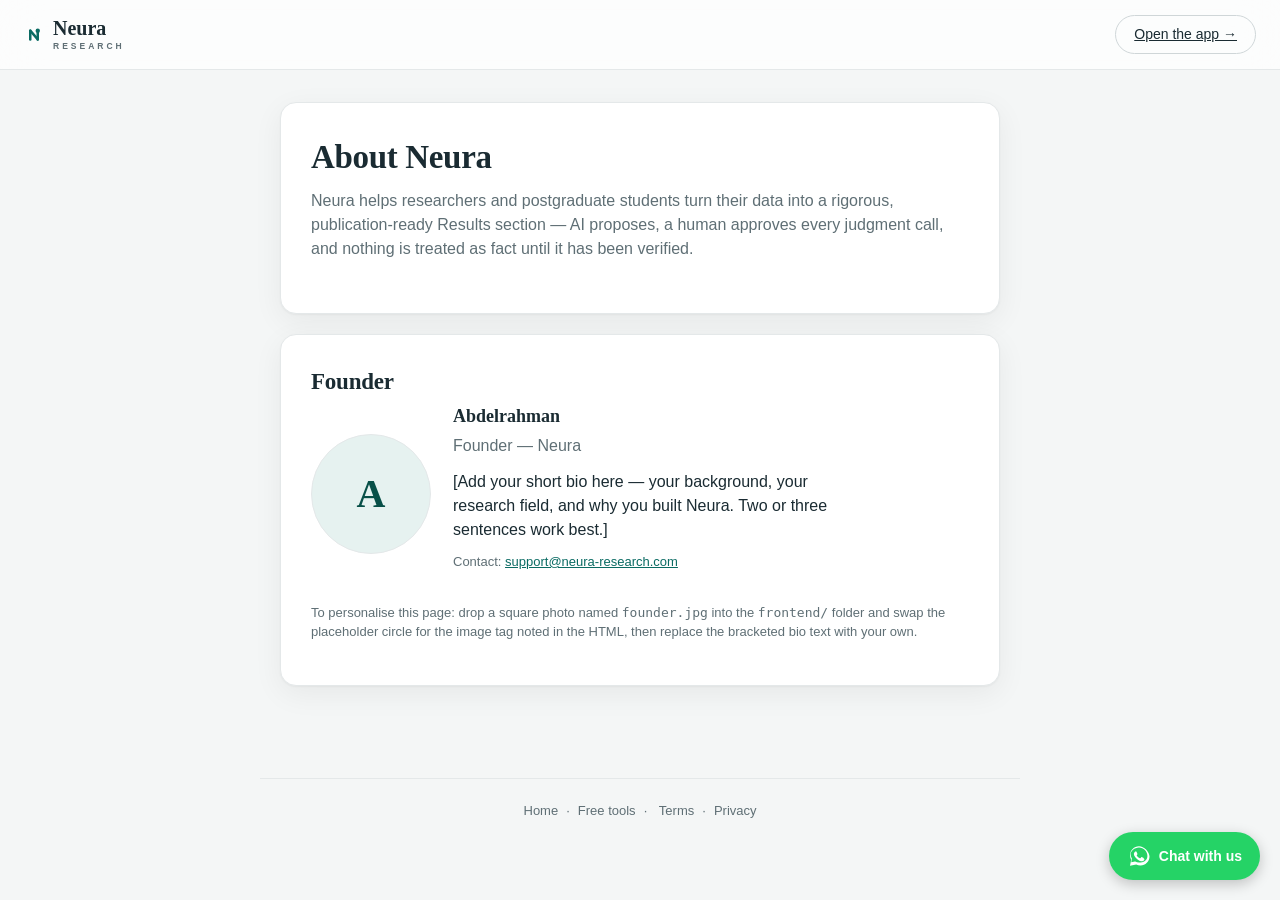
==== frontend/about.html @ 38383c36 "About/Founder page scaffold + link free tools/about in footer; roadmap status updates" ====
<!DOCTYPE html>
<html lang="en">
<head>
  <meta charset="UTF-8" />
  <meta name="viewport" content="width=device-width, initial-scale=1.0, viewport-fit=cover" />
  <title>About — Neura</title>
  <link rel="stylesheet" href="styles.css" />
  <link rel="icon" href="favicon.svg" />
  <meta name="theme-color" content="#0a6b63" />
  <script>
    (function () {
      try {
        var t = localStorage.getItem("neura_theme");
        if (t === "light" || t === "dark") document.documentElement.setAttribute("data-theme", t);
      } catch (e) {}
    })();
  </script>
  <style>
    .founder { display:flex; gap:22px; align-items:center; flex-wrap:wrap; }
    .founder img, .founder .avatar {
      width:120px; height:120px; border-radius:50%; object-fit:cover;
      border:1px solid var(--line); background:var(--accent-soft);
      display:flex; align-items:center; justify-content:center;
      color:var(--accent-ink); font-family:var(--serif); font-size:40px; font-weight:600;
    }
  </style>
</head>
<body>
  <header class="topbar">
    <div class="brand"><svg width="20" height="20" viewBox="0 0 64 64" style="vertical-align:-3px" fill="none" stroke="currentColor" stroke-width="8" stroke-linecap="round"><line x1="20" y1="18" x2="20" y2="46"/><line x1="44" y1="18" x2="44" y2="46"/><line x1="20" y1="18" x2="44" y2="46"/><circle cx="44" cy="18" r="7" fill="currentColor" stroke="none"/></svg><span class="brand-word">Neura<span class="brand-sub">RESEARCH</span></span></div>
    <a class="btn btn-ghost" href="index.html" style="padding:8px 18px;font-size:14px;">Open the app →</a>
  </header>

  <main class="app">
    <div class="card">
      <h1>About Neura</h1>
      <p class="sub">Neura helps researchers and postgraduate students turn their data into a rigorous, publication-ready Results section — AI proposes, a human approves every judgment call, and nothing is treated as fact until it has been verified.</p>
    </div>

    <div class="card">
      <h2>Founder</h2>
      <div class="founder">
        <!-- Replace the avatar div below with: <img src="founder.jpg" alt="Abdelrahman" /> -->
        <div class="avatar">A</div>
        <div>
          <h3 style="margin:0;">Abdelrahman</h3>
          <p class="sub" style="margin:4px 0 0;">Founder — Neura</p>
          <p style="margin:12px 0 0;max-width:46ch;">
            [Add your short bio here — your background, your research field, and why
            you built Neura. Two or three sentences work best.]
          </p>
          <p class="muted-note" style="margin-top:10px;">
            Contact: <a class="js-support-email link" href="#">email</a>
          </p>
        </div>
      </div>
      <p class="muted-note" style="margin-top:18px;">
        To personalise this page: drop a square photo named <code>founder.jpg</code> into the
        <code>frontend/</code> folder and swap the placeholder circle for the image tag noted in the HTML,
        then replace the bracketed bio text with your own.
      </p>
    </div>
  </main>

  <footer class="site-footer">
    <a href="index.html">Home</a>·<a href="calculators.html">Free tools</a>·
    <a href="terms.html">Terms</a>·<a href="privacy.html">Privacy</a>
  </footer>

  <script src="config.js"></script>
  <script src="contact.js"></script>
</body>
</html>
---- frontend/styles.css ----
/* Neura — Apple-academic theme.
   Clean Apple layout (whitespace, rounded cards, pill buttons, smooth motion)
   with an academic character: serif headings + a trustworthy teal accent.
   Light/dark auto (prefers-color-scheme) with a manual override via
   <html data-theme="light|dark">. All class names match app.js. */

:root {
  --bg: #f4f6f6;
  --surface: #ffffff;
  --surface-2: #fafcfc;
  --ink: #1a2b32;
  --muted: #5f6f75;
  --line: #e4e8e9;
  --line-strong: #cfd6d8;
  --accent: #0a6b63;          /* deep teal — trustworthy, research-y */
  --accent-ink: #085048;
  --accent-soft: #e6f2f0;
  --ok: #1d7a44;
  --warn: #9a5b1e;
  --err: #c0392b;
  --radius: 16px;
  --radius-sm: 12px;
  --shadow: 0 1px 2px rgba(0,0,0,.04), 0 8px 30px rgba(0,0,0,.06);
  --ease: cubic-bezier(.25,.1,.25,1);
  --serif: "New York","Iowan Old Style",ui-serif,Georgia,"Times New Roman",serif;
  --sans: -apple-system,BlinkMacSystemFont,"SF Pro Text","SF Pro Display","Segoe UI",sans-serif;
}

@media (prefers-color-scheme: dark) {
  :root {
    --bg:#0b0f10; --surface:#161b1c; --surface-2:#12181a;
    --ink:#eef2f2; --muted:#9aa7a9; --line:#283032; --line-strong:#374042;
    --accent:#4cc2b6; --accent-ink:#0a6b63; --accent-soft:#12302d;
    --shadow:0 1px 2px rgba(0,0,0,.4), 0 8px 30px rgba(0,0,0,.5);
  }
}
/* Manual override wins over the media query. */
html[data-theme="light"] {
  --bg:#f4f6f6; --surface:#ffffff; --surface-2:#fafcfc;
  --ink:#1a2b32; --muted:#5f6f75; --line:#e4e8e9; --line-strong:#cfd6d8;
  --accent:#0a6b63; --accent-ink:#085048; --accent-soft:#e6f2f0;
  --shadow:0 1px 2px rgba(0,0,0,.04), 0 8px 30px rgba(0,0,0,.06);
}
html[data-theme="dark"] {
  --bg:#0b0f10; --surface:#161b1c; --surface-2:#12181a;
  --ink:#eef2f2; --muted:#9aa7a9; --line:#283032; --line-strong:#374042;
  --accent:#4cc2b6; --accent-ink:#0a6b63; --accent-soft:#12302d;
  --shadow:0 1px 2px rgba(0,0,0,.4), 0 8px 30px rgba(0,0,0,.5);
}

* { box-sizing: border-box; }
body {
  margin: 0;
  font-family: var(--sans);
  color: var(--ink);
  background: var(--bg);
  line-height: 1.5;
  -webkit-font-smoothing: antialiased;
  transition: background .3s var(--ease), color .3s var(--ease);
}

.hidden { display: none !important; }

/* Topbar — frosted, translucent */
.topbar {
  display: flex; align-items: center; justify-content: space-between;
  padding: 15px 24px;
  background: color-mix(in srgb, var(--surface) 72%, transparent);
  -webkit-backdrop-filter: saturate(180%) blur(20px);
  backdrop-filter: saturate(180%) blur(20px);
  border-bottom: 1px solid var(--line);
  position: sticky; top: 0; z-index: 10;
  padding-top: calc(15px + env(safe-area-inset-top));
  padding-left: calc(24px + env(safe-area-inset-left));
  padding-right: calc(24px + env(safe-area-inset-right));
}
.brand {
  font-family: var(--serif); font-weight: 600; font-size: 20px;
  display: inline-flex; align-items: center; gap: 9px;
}
.brand svg { color: var(--accent); }        /* logo follows the accent */
.brand-word { display: inline-flex; flex-direction: column; line-height: 1; }
.brand-sub {
  font-family: var(--sans);
  font-size: 8.5px; font-weight: 600; letter-spacing: 3px;
  color: var(--muted); margin-top: 4px;
}
.topbar-right { display: flex; align-items: center; gap: 12px; }
.user-email { color: var(--muted); font-size: 14px; }

/* Theme toggle button */
.theme-toggle {
  display: inline-flex; align-items: center; gap: 6px;
  padding: 8px 14px; font-size: 13px; font-weight: 500; font-family: inherit;
  border: 1px solid var(--line-strong); border-radius: 980px;
  background: transparent; color: var(--ink); cursor: pointer;
  transition: transform .15s var(--ease), background .2s var(--ease);
}
.theme-toggle:hover { background: var(--accent-soft); transform: scale(1.03); }
.theme-toggle:active { transform: scale(.97); }

/* Layout */
.app { max-width: 760px; margin: 0 auto; padding: 32px 20px 72px; }
.app { padding-bottom: calc(72px + env(safe-area-inset-bottom)); -webkit-overflow-scrolling: touch; }
.card {
  background: var(--surface); border: 1px solid var(--line);
  border-radius: var(--radius); padding: 30px; box-shadow: var(--shadow);
  margin-bottom: 20px;
  animation: fadeUp .5s var(--ease) both;
}
@keyframes fadeUp { from { opacity: 0; transform: translateY(16px); } to { opacity: 1; transform: translateY(0); } }
@media (prefers-reduced-motion: reduce) { .card { animation: none; } * { transition: none !important; } }

h1 { font-family: var(--serif); font-size: 33px; letter-spacing: -.01em; margin: 0 0 6px; font-weight: 600; }
h2 { font-family: var(--serif); font-size: 23px; letter-spacing: -.01em; margin: 0 0 4px; font-weight: 600; }
h3 { font-family: var(--serif); font-size: 18px; margin: 0 0 4px; font-weight: 600; }
.sub { color: var(--muted); margin: 0 0 22px; font-size: 16px; }

/* Forms */
label { display: block; font-weight: 500; font-size: 14px; margin: 16px 0 7px; }
input, textarea, select {
  width: 100%; padding: 13px 14px; font-size: 16px; font-family: inherit;
  border: 1px solid var(--line-strong); border-radius: var(--radius-sm);
  background: var(--surface-2); color: var(--ink);
  transition: border-color .2s var(--ease), box-shadow .2s var(--ease);
}
input[type="checkbox"] { width: auto; margin: 0; }
.agree {
  display: flex; align-items: flex-start; gap: 10px; margin-top: 18px;
  font-weight: 400; font-size: 14px; color: var(--ink); cursor: pointer;
}
.agree input { margin-top: 3px; flex: none; }
textarea { min-height: 120px; resize: vertical; }
input:focus, textarea:focus, select:focus {
  outline: none; border-color: var(--accent); box-shadow: 0 0 0 4px var(--accent-soft);
}

.site-footer {
  max-width: 760px; margin: 0 auto; padding: 22px; text-align: center;
  color: var(--muted); font-size: 13px; border-top: 1px solid var(--line);
}
.site-footer a { color: var(--muted); margin: 0 8px; text-decoration: none; }
.site-footer a:hover { color: var(--accent); }

/* Buttons — Apple pill */
.btn {
  display: inline-flex; align-items: center; gap: 8px; justify-content: center;
  padding: 12px 26px; font-size: 16px; font-weight: 500; font-family: inherit;
  border: 1px solid transparent; border-radius: 980px; cursor: pointer;
  transition: transform .2s var(--ease), filter .2s var(--ease), background .2s var(--ease);
}
.btn-primary { background: var(--accent); color: #fff; }
.btn-primary:hover { transform: scale(1.02); filter: brightness(1.12); }
.btn-ghost { background: transparent; border-color: var(--line-strong); color: var(--ink); }
.btn-ghost:hover { background: var(--accent-soft); transform: scale(1.02); }
.btn:disabled { opacity: .5; cursor: not-allowed; transform: none; filter: none; }
.btn:active { transform: scale(.97); }
.btn-row { display: flex; gap: 12px; margin-top: 26px; flex-wrap: wrap; }
.btn-block { width: 100%; }

/* Segmented choice (scope, language) */
.choices { display: flex; gap: 12px; margin-top: 8px; }
.choice {
  flex: 1; padding: 18px; border: 1.5px solid var(--line-strong); border-radius: var(--radius-sm);
  cursor: pointer; text-align: center; background: var(--surface-2);
  transition: border-color .2s var(--ease), transform .15s var(--ease), background .2s var(--ease);
}
.choice:hover { border-color: var(--accent); transform: translateY(-1px); }
.choice.active { border-color: var(--accent); background: var(--accent-soft); box-shadow: inset 0 0 0 1px var(--accent); }
.choice .c-title { font-weight: 600; }
.choice .c-desc { font-size: 12.5px; color: var(--muted); margin-top: 4px; }

/* Stepper */
.stepper { display: flex; flex-wrap: wrap; gap: 7px; margin-bottom: 24px; font-size: 12.5px; }
.step { color: var(--muted); padding: 5px 13px; border-radius: 980px; background: var(--accent-soft); white-space: nowrap; }
.step.done { color: var(--ok); }
.step.current { background: var(--accent); color: #fff; }

/* Price breakdown */
.price-total { font-size: 50px; font-weight: 600; letter-spacing: -.03em; color: var(--ink); }
.price-total small { font-size: 18px; font-weight: 500; color: var(--muted); }
.breakdown { list-style: none; padding: 0; margin: 20px 0; border-top: 1px solid var(--line); }
.breakdown li { display: flex; justify-content: space-between; padding: 12px 2px; border-bottom: 1px solid var(--line); }
.breakdown .k { color: var(--muted); }
.breakdown .v { font-variant-numeric: tabular-nums; font-weight: 500; }

/* Code / preview */
pre.code {
  background: #12181a; color: #e6efee; padding: 18px; border-radius: var(--radius-sm);
  overflow: auto; font-family: ui-monospace, "SF Mono", Menlo, monospace; font-size: 13px; max-height: 360px;
}
.md {
  background: var(--surface-2); border: 1px solid var(--line); border-radius: var(--radius-sm); padding: 20px;
  white-space: pre-wrap; font-size: 16px; max-height: 440px; overflow: auto;
}

/* Data summary + plan */
.kv { display: grid; grid-template-columns: 160px 1fr; gap: 6px 14px; font-size: 14px; }
.kv .k { color: var(--muted); }
.pill { display: inline-block; padding: 3px 12px; border-radius: 980px; font-size: 12px; font-weight: 500; }
.pill.ok { background: var(--accent-soft); color: var(--accent-ink); }
.pill.warn { background: #fbeee2; color: var(--warn); }
.pill.err { background: #fbe4e2; color: var(--err); }
.tag { display:inline-block; background:var(--accent-soft); color:var(--accent-ink); border-radius:8px; padding:3px 10px; font-size:12px; margin:2px 4px 2px 0; }

/* Runs list */
.run-item {
  display: flex; align-items: center; justify-content: space-between;
  padding: 16px; border: 1px solid var(--line); border-radius: var(--radius-sm); margin-bottom: 12px;
  cursor: pointer; background: var(--surface); transition: border-color .2s var(--ease), transform .15s var(--ease);
}
.run-item:hover { border-color: var(--accent); transform: translateY(-1px); }
.run-item:active { transform: scale(.99); }
.run-meta { font-size: 13px; color: var(--muted); }

/* Spinner */
.spinner { width: 18px; height: 18px; border: 2.5px solid #fff; border-top-color: transparent; border-radius: 50%; animation: spin .7s linear infinite; }
.spinner-lg { width: 34px; height: 34px; border: 3px solid var(--accent); border-top-color: transparent; border-radius: 50%; animation: spin .7s linear infinite; margin: 20px auto; }
@keyframes spin { to { transform: rotate(360deg); } }
.center { text-align: center; }

/* Toast */
.toast {
  position: fixed; bottom: 24px; left: 50%; transform: translateX(-50%);
  background: #12181a; color: #fff; padding: 13px 22px; border-radius: var(--radius-sm);
  font-size: 14px; z-index: 100; box-shadow: var(--shadow); max-width: 90%;
}
.toast.err { background: var(--err); }

.link { color: var(--accent); cursor: pointer; text-decoration: underline; background: none; border: none; font: inherit; padding: 0; }

/* Floating WhatsApp button */
.wa-fab {
  position: fixed; right: 20px; bottom: 20px; z-index: 200;
  display: inline-flex; align-items: center; gap: 8px;
  background: #25D366; color: #fff; text-decoration: none;
  padding: 12px 18px; border-radius: 999px; font-weight: 600; font-size: 14px;
  box-shadow: 0 4px 14px rgba(0,0,0,.22); transition: transform .15s var(--ease), box-shadow .15s var(--ease);
  bottom: calc(20px + env(safe-area-inset-bottom));
}
.wa-fab:hover { transform: translateY(-2px); box-shadow: 0 6px 20px rgba(0,0,0,.28); }
.wa-fab svg { display: block; }
@media (max-width: 520px) { .wa-fab span { display: none; } .wa-fab { padding: 14px; } }
.muted-note { font-size: 13px; color: var(--muted); margin-top: 12px; }

/* Analyst assistant panel */
.asst-card { margin-top: 16px; }
.asst-head { display: flex; align-items: center; justify-content: space-between; margin-bottom: 12px; }
.asst-remaining { color: var(--muted); font-size: 13px; }
.asst-log { max-height: 320px; overflow-y: auto; display: flex; flex-direction: column; gap: 10px; padding: 4px; margin-bottom: 12px; }
.asst-msg { display: flex; }
.asst-user { justify-content: flex-end; }
.asst-assistant { justify-content: flex-start; }
.asst-bubble {
  max-width: 82%; padding: 11px 15px; border-radius: 18px;
  font-size: 15px; line-height: 1.5; white-space: pre-wrap; border: 1px solid var(--line);
}
.asst-user .asst-bubble { background: var(--accent); color: #fff; border-color: var(--accent); }
.asst-assistant .asst-bubble { background: var(--surface-2); color: var(--ink); }
.asst-input { display: flex; gap: 10px; align-items: flex-end; }
.asst-input textarea {
  flex: 1; resize: vertical; min-height: 46px; padding: 11px 13px; border-radius: var(--radius-sm);
  border: 1px solid var(--line-strong); background: var(--surface-2); color: var(--ink); font: inherit;
}
.asst-input .btn { white-space: nowrap; }

/* Phone refinements */
@media (max-width: 640px) {
  .app { padding: 20px 16px calc(44px + env(safe-area-inset-bottom)); }
  h1 { font-size: 27px; }
  .card { padding: 22px; }
  .price-total { font-size: 42px; }
}
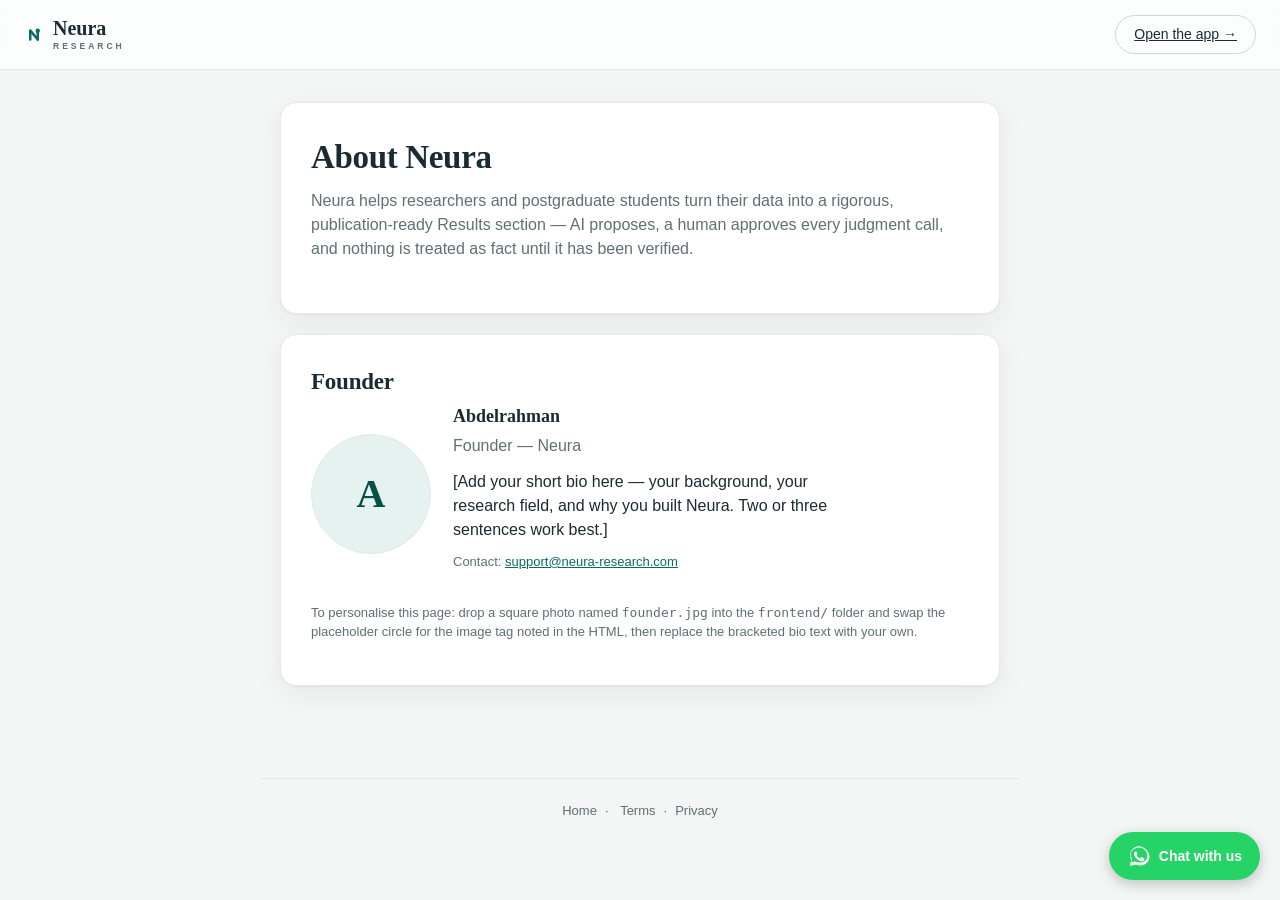
==== commit ef526849: "Make everything paid: meta-analysis/sample-size/diagnostic are now guided paid job types (create→inp" ====
--- a/frontend/about.html
+++ b/frontend/about.html
@@ -63,7 +63,7 @@
   </main>
 
   <footer class="site-footer">
-    <a href="index.html">Home</a>·<a href="calculators.html">Free tools</a>·
+    <a href="index.html">Home</a>·
     <a href="terms.html">Terms</a>·<a href="privacy.html">Privacy</a>
   </footer>
 
--- a/frontend/styles.css
+++ b/frontend/styles.css
@@ -101,6 +101,7 @@
 
 /* Layout */
 .app { max-width: 760px; margin: 0 auto; padding: 32px 20px 72px; }
+.app.wide { max-width: 1080px; }
 .app { padding-bottom: calc(72px + env(safe-area-inset-bottom)); -webkit-overflow-scrolling: touch; }
 .card {
   background: var(--surface); border: 1px solid var(--line);
@@ -242,6 +243,41 @@
 .wa-fab svg { display: block; }
 @media (max-width: 520px) { .wa-fab span { display: none; } .wa-fab { padding: 14px; } }
 .muted-note { font-size: 13px; color: var(--muted); margin-top: 12px; }
+
+/* Research-workspace shell: main content + right feature sidebar */
+.shell { display: grid; grid-template-columns: 1fr 300px; gap: 20px; align-items: start; }
+.shell-main { min-width: 0; }
+.shell-side { position: sticky; top: 84px; display: flex; flex-direction: column; gap: 10px; }
+.sidenav { background: var(--surface); border: 1px solid var(--line); border-radius: var(--radius); padding: 14px; box-shadow: var(--shadow); }
+.sidenav h4 { font-family: var(--serif); font-size: 14px; margin: 4px 6px 10px; color: var(--muted); font-weight: 600; }
+.navlink {
+  display: flex; align-items: center; gap: 10px; width: 100%; text-align: inherit;
+  padding: 10px 12px; border-radius: var(--radius-sm); border: 1px solid transparent;
+  background: transparent; color: var(--ink); font: inherit; font-size: 14.5px; cursor: pointer;
+  text-decoration: none; transition: background .15s var(--ease), border-color .15s var(--ease);
+}
+.navlink:hover { background: var(--accent-soft); }
+.navlink.active { background: var(--accent-soft); border-color: var(--accent); font-weight: 500; }
+.navlink .ic { width: 22px; text-align: center; font-size: 16px; }
+
+/* Feature cards grid on the dashboard */
+.feature-grid { display: grid; grid-template-columns: repeat(2, 1fr); gap: 14px; margin-top: 6px; }
+.feature {
+  display: block; text-align: inherit; background: var(--surface-2); border: 1px solid var(--line-strong);
+  border-radius: var(--radius-sm); padding: 18px; cursor: pointer; font: inherit; color: var(--ink);
+  transition: transform .15s var(--ease), border-color .15s var(--ease), box-shadow .15s var(--ease);
+}
+.feature:hover { transform: translateY(-2px); border-color: var(--accent); box-shadow: var(--shadow); }
+.feature .f-ic { font-size: 22px; }
+.feature .f-title { font-weight: 600; margin-top: 8px; }
+.feature .f-desc { font-size: 12.5px; color: var(--muted); margin-top: 4px; }
+.feature.primary { background: var(--accent-soft); border-color: var(--accent); }
+
+@media (max-width: 860px) {
+  .shell { grid-template-columns: 1fr; }
+  .shell-side { position: static; order: -1; }   /* nav on top on phones */
+  .feature-grid { grid-template-columns: 1fr; }
+}
 
 /* Analyst assistant panel */
 .asst-card { margin-top: 16px; }
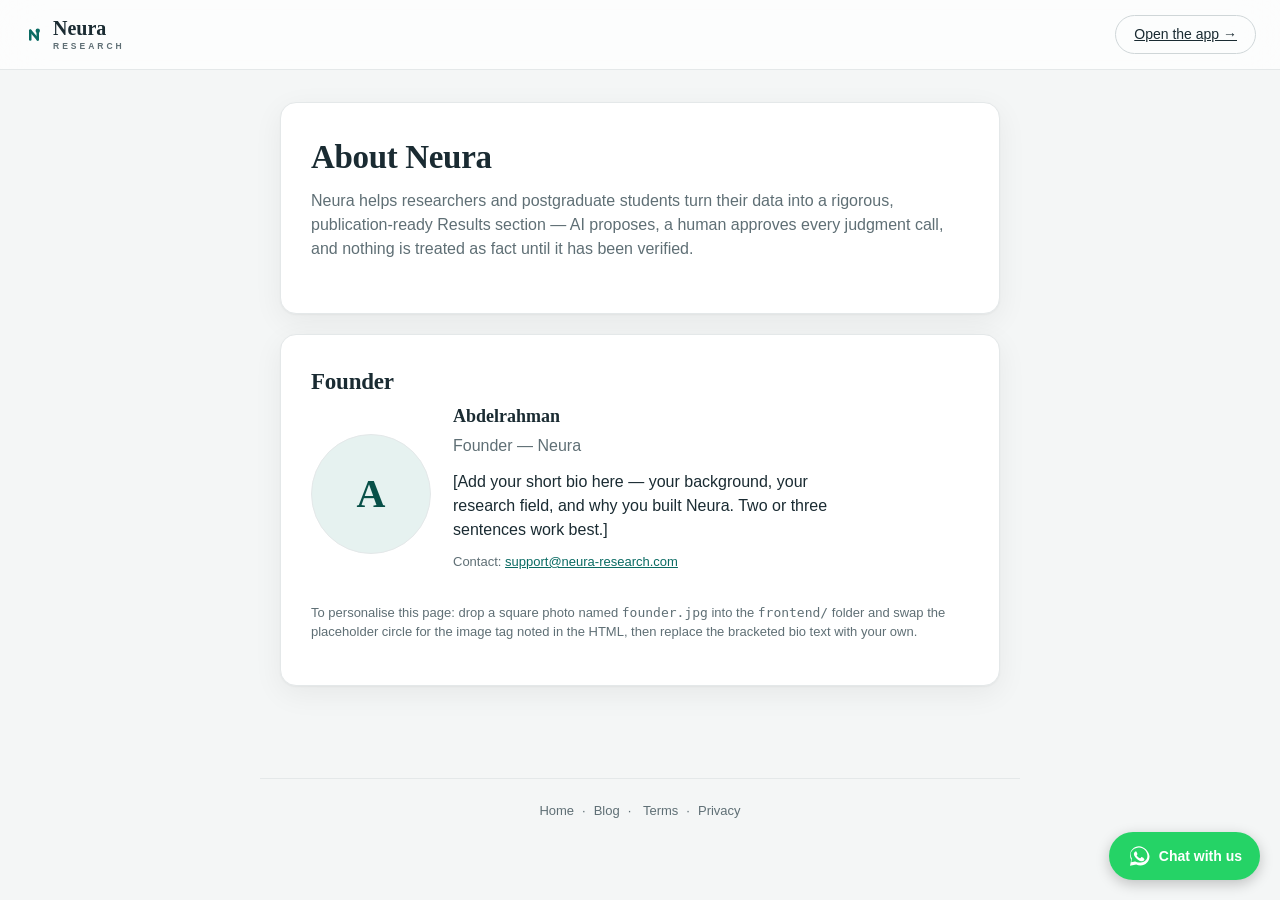
==== commit ca2b19a8: "Add file-based blog (blog.html/js + posts/) with a first article; link from footer, about, and dashb" ====
--- a/frontend/about.html
+++ b/frontend/about.html
@@ -63,7 +63,7 @@
   </main>
 
   <footer class="site-footer">
-    <a href="index.html">Home</a>·
+    <a href="index.html">Home</a>·<a href="blog.html">Blog</a>·
     <a href="terms.html">Terms</a>·<a href="privacy.html">Privacy</a>
   </footer>
 
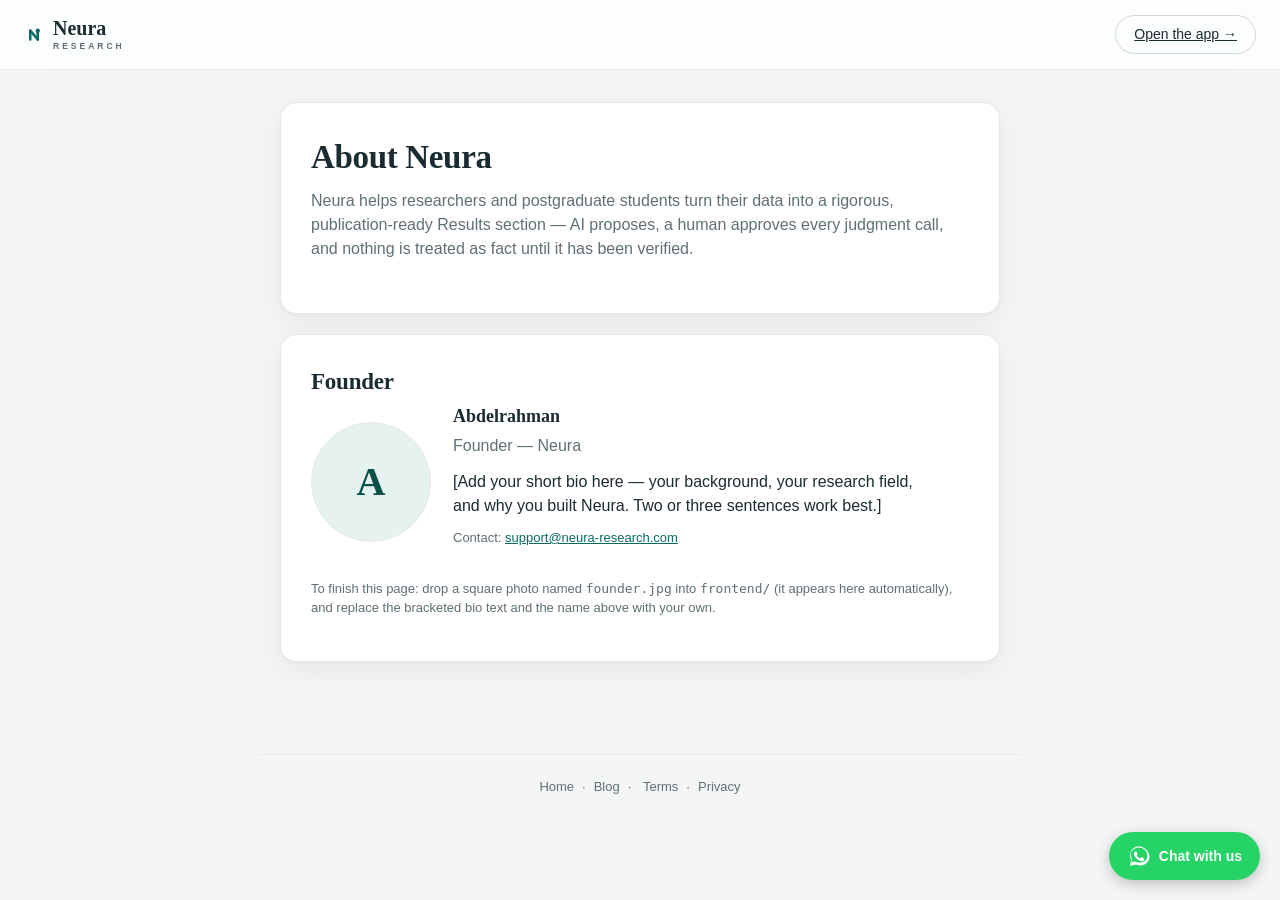
==== commit eff1b3db: "About page: founder photo appears automatically from founder.jpg (fallback to initial); bio/name pla" ====
--- a/frontend/about.html
+++ b/frontend/about.html
@@ -40,12 +40,14 @@
     <div class="card">
       <h2>Founder</h2>
       <div class="founder">
-        <!-- Replace the avatar div below with: <img src="founder.jpg" alt="Abdelrahman" /> -->
-        <div class="avatar">A</div>
+        <!-- Your photo appears automatically once frontend/founder.jpg exists;
+             until then it falls back to the initial circle. -->
+        <img src="founder.jpg" alt="Founder" onerror="this.style.display='none';document.getElementById('founderInitial').style.display='flex';" />
+        <div class="avatar" id="founderInitial" style="display:none;">A</div>
         <div>
-          <h3 style="margin:0;">Abdelrahman</h3>
+          <h3 style="margin:0;" id="founderName">Abdelrahman</h3>
           <p class="sub" style="margin:4px 0 0;">Founder — Neura</p>
-          <p style="margin:12px 0 0;max-width:46ch;">
+          <p style="margin:12px 0 0;max-width:52ch;" id="founderBio">
             [Add your short bio here — your background, your research field, and why
             you built Neura. Two or three sentences work best.]
           </p>
@@ -55,9 +57,9 @@
         </div>
       </div>
       <p class="muted-note" style="margin-top:18px;">
-        To personalise this page: drop a square photo named <code>founder.jpg</code> into the
-        <code>frontend/</code> folder and swap the placeholder circle for the image tag noted in the HTML,
-        then replace the bracketed bio text with your own.
+        To finish this page: drop a square photo named <code>founder.jpg</code> into
+        <code>frontend/</code> (it appears here automatically), and replace the bracketed
+        bio text and the name above with your own.
       </p>
     </div>
   </main>
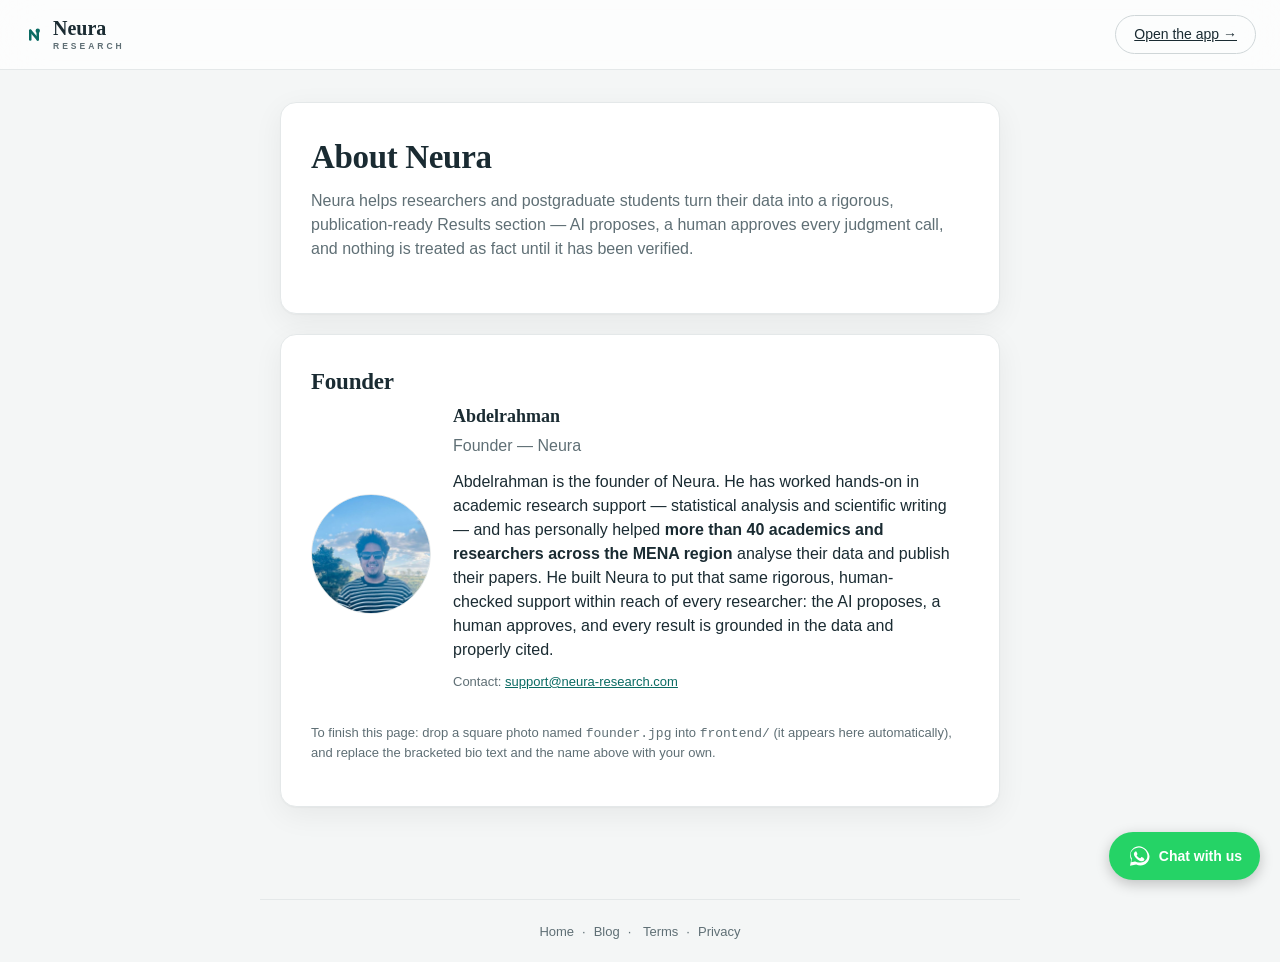
==== commit 78e265de: "About: add founder photo (founder.jpg) + bio" ====
--- a/frontend/about.html
+++ b/frontend/about.html
@@ -47,9 +47,14 @@
         <div>
           <h3 style="margin:0;" id="founderName">Abdelrahman</h3>
           <p class="sub" style="margin:4px 0 0;">Founder — Neura</p>
-          <p style="margin:12px 0 0;max-width:52ch;" id="founderBio">
-            [Add your short bio here — your background, your research field, and why
-            you built Neura. Two or three sentences work best.]
+          <p style="margin:12px 0 0;max-width:56ch;" id="founderBio">
+            Abdelrahman is the founder of Neura. He has worked hands-on in academic
+            research support — statistical analysis and scientific writing — and has
+            personally helped <strong>more than 40 academics and researchers across the
+            MENA region</strong> analyse their data and publish their papers. He built
+            Neura to put that same rigorous, human-checked support within reach of every
+            researcher: the AI proposes, a human approves, and every result is grounded
+            in the data and properly cited.
           </p>
           <p class="muted-note" style="margin-top:10px;">
             Contact: <a class="js-support-email link" href="#">email</a>
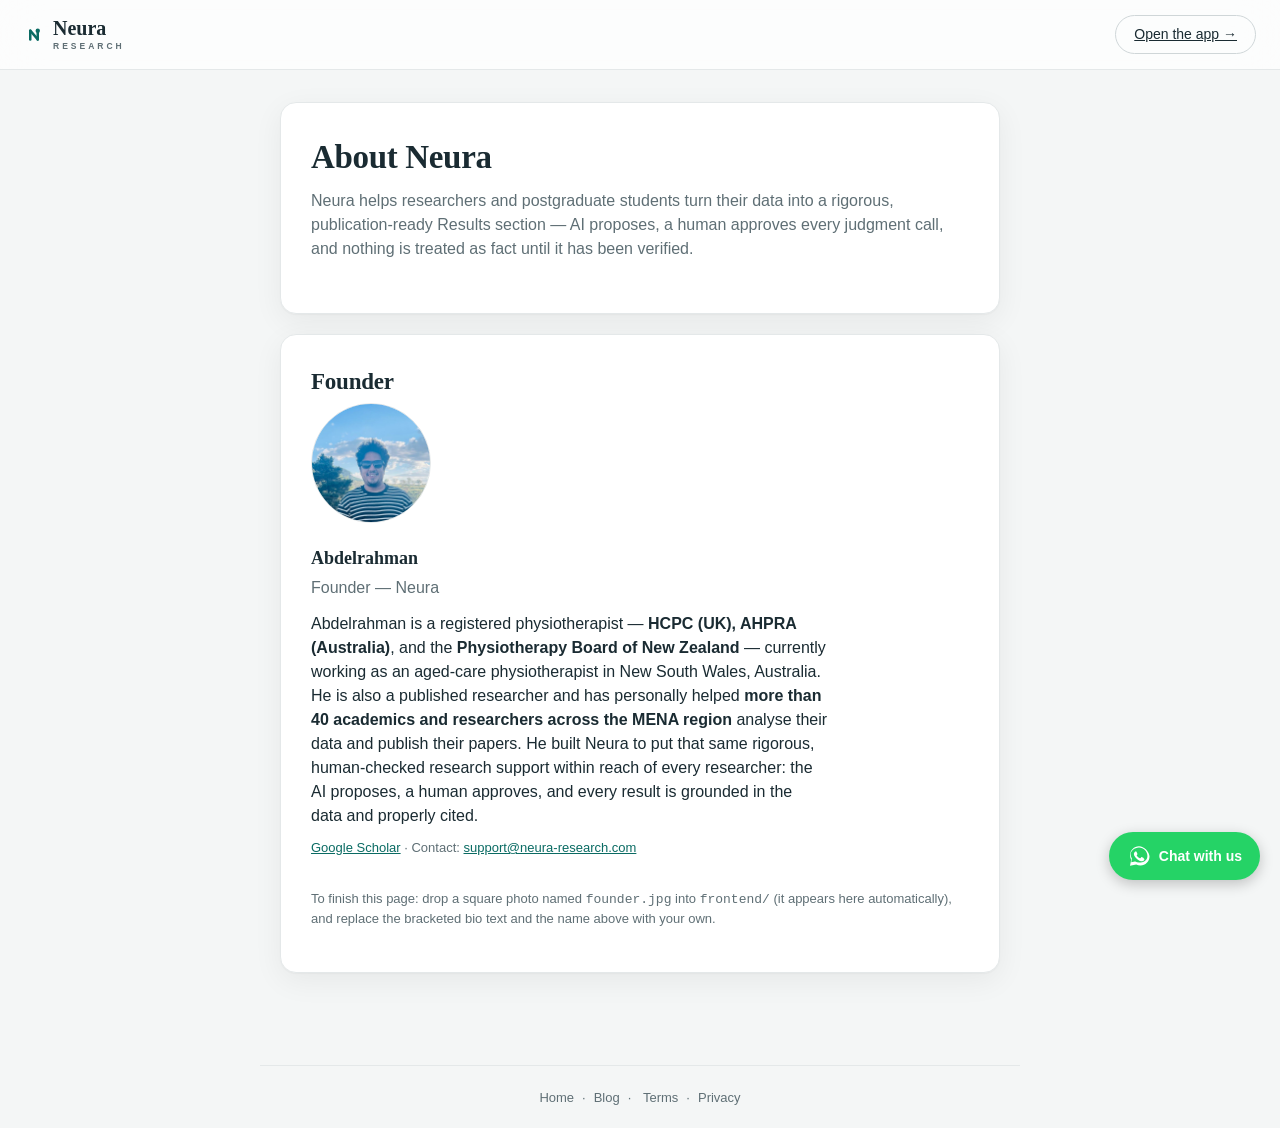
==== commit 62e72894: "About: real founder credentials (HCPC/AHPRA/NZ physiotherapist, NSW aged care) + Google Scholar link" ====
--- a/frontend/about.html
+++ b/frontend/about.html
@@ -47,17 +47,20 @@
         <div>
           <h3 style="margin:0;" id="founderName">Abdelrahman</h3>
           <p class="sub" style="margin:4px 0 0;">Founder — Neura</p>
-          <p style="margin:12px 0 0;max-width:56ch;" id="founderBio">
-            Abdelrahman is the founder of Neura. He has worked hands-on in academic
-            research support — statistical analysis and scientific writing — and has
-            personally helped <strong>more than 40 academics and researchers across the
-            MENA region</strong> analyse their data and publish their papers. He built
-            Neura to put that same rigorous, human-checked support within reach of every
-            researcher: the AI proposes, a human approves, and every result is grounded
-            in the data and properly cited.
+          <p style="margin:12px 0 0;max-width:58ch;" id="founderBio">
+            Abdelrahman is a registered physiotherapist — <strong>HCPC (UK), AHPRA
+            (Australia)</strong>, and the <strong>Physiotherapy Board of New Zealand</strong>
+            — currently working as an aged-care physiotherapist in New South Wales,
+            Australia. He is also a published researcher and has personally helped
+            <strong>more than 40 academics and researchers across the MENA region</strong>
+            analyse their data and publish their papers. He built Neura to put that same
+            rigorous, human-checked research support within reach of every researcher:
+            the AI proposes, a human approves, and every result is grounded in the data
+            and properly cited.
           </p>
           <p class="muted-note" style="margin-top:10px;">
-            Contact: <a class="js-support-email link" href="#">email</a>
+            <a class="link" href="https://scholar.google.com/citations?user=rlv1YbEAAAAJ&hl=en" target="_blank" rel="noopener">Google Scholar</a>
+            · Contact: <a class="js-support-email link" href="#">email</a>
           </p>
         </div>
       </div>
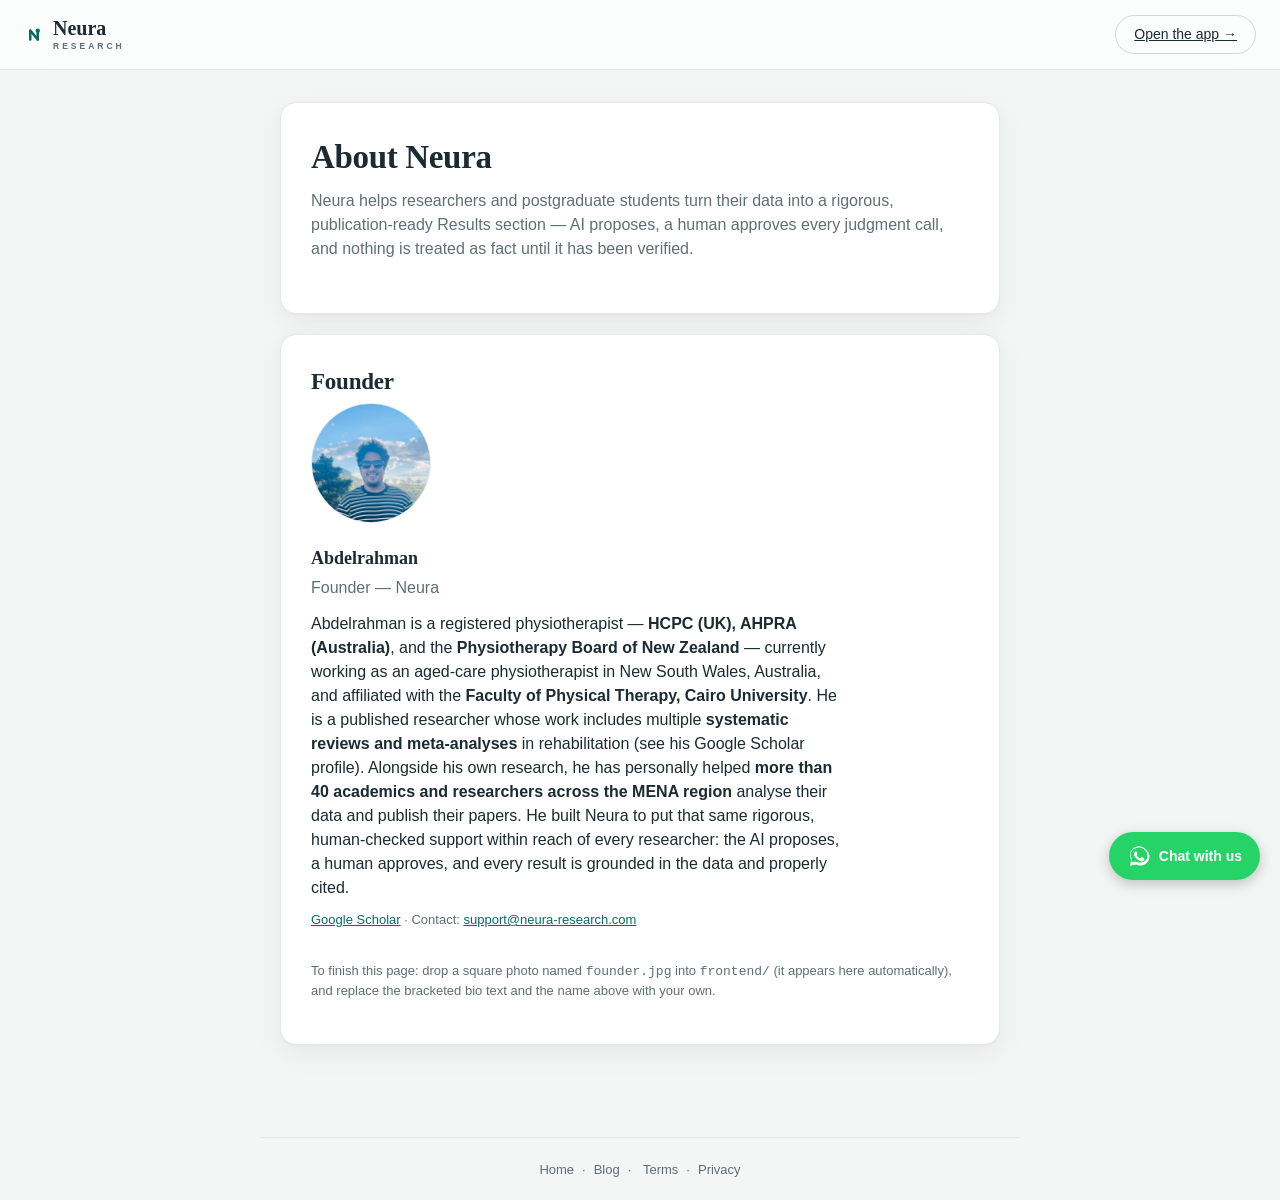
==== commit 6e95583a: "About: add Cairo University affiliation + systematic reviews/meta-analyses to founder bio" ====
--- a/frontend/about.html
+++ b/frontend/about.html
@@ -47,16 +47,19 @@
         <div>
           <h3 style="margin:0;" id="founderName">Abdelrahman</h3>
           <p class="sub" style="margin:4px 0 0;">Founder — Neura</p>
-          <p style="margin:12px 0 0;max-width:58ch;" id="founderBio">
+          <p style="margin:12px 0 0;max-width:60ch;" id="founderBio">
             Abdelrahman is a registered physiotherapist — <strong>HCPC (UK), AHPRA
             (Australia)</strong>, and the <strong>Physiotherapy Board of New Zealand</strong>
             — currently working as an aged-care physiotherapist in New South Wales,
-            Australia. He is also a published researcher and has personally helped
-            <strong>more than 40 academics and researchers across the MENA region</strong>
+            Australia, and affiliated with the <strong>Faculty of Physical Therapy,
+            Cairo University</strong>. He is a published researcher whose work includes
+            multiple <strong>systematic reviews and meta-analyses</strong> in rehabilitation
+            (see his Google Scholar profile). Alongside his own research, he has personally
+            helped <strong>more than 40 academics and researchers across the MENA region</strong>
             analyse their data and publish their papers. He built Neura to put that same
-            rigorous, human-checked research support within reach of every researcher:
-            the AI proposes, a human approves, and every result is grounded in the data
-            and properly cited.
+            rigorous, human-checked support within reach of every researcher: the AI
+            proposes, a human approves, and every result is grounded in the data and
+            properly cited.
           </p>
           <p class="muted-note" style="margin-top:10px;">
             <a class="link" href="https://scholar.google.com/citations?user=rlv1YbEAAAAJ&hl=en" target="_blank" rel="noopener">Google Scholar</a>
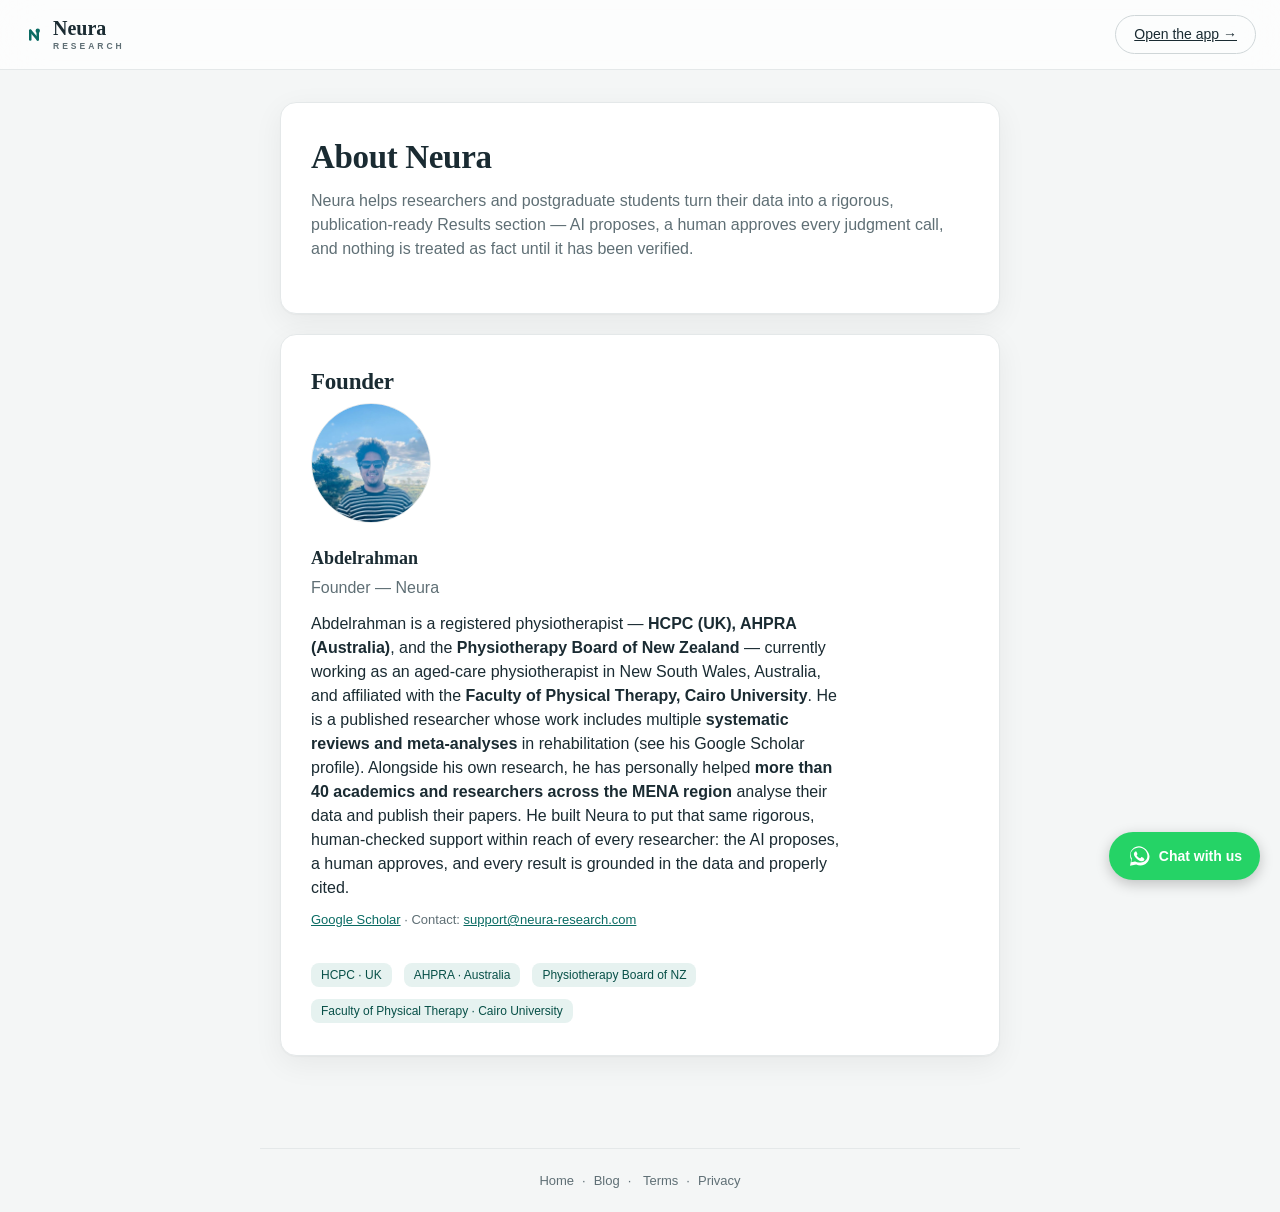
==== commit e2c059c6: "Credibility: registration/affiliation badges on About + founder trust line on the login screen" ====
--- a/frontend/about.html
+++ b/frontend/about.html
@@ -67,11 +67,12 @@
           </p>
         </div>
       </div>
-      <p class="muted-note" style="margin-top:18px;">
-        To finish this page: drop a square photo named <code>founder.jpg</code> into
-        <code>frontend/</code> (it appears here automatically), and replace the bracketed
-        bio text and the name above with your own.
-      </p>
+      <div style="margin-top:18px;display:flex;flex-wrap:wrap;gap:8px;">
+        <span class="tag">HCPC · UK</span>
+        <span class="tag">AHPRA · Australia</span>
+        <span class="tag">Physiotherapy Board of NZ</span>
+        <span class="tag">Faculty of Physical Therapy · Cairo University</span>
+      </div>
     </div>
   </main>
 
